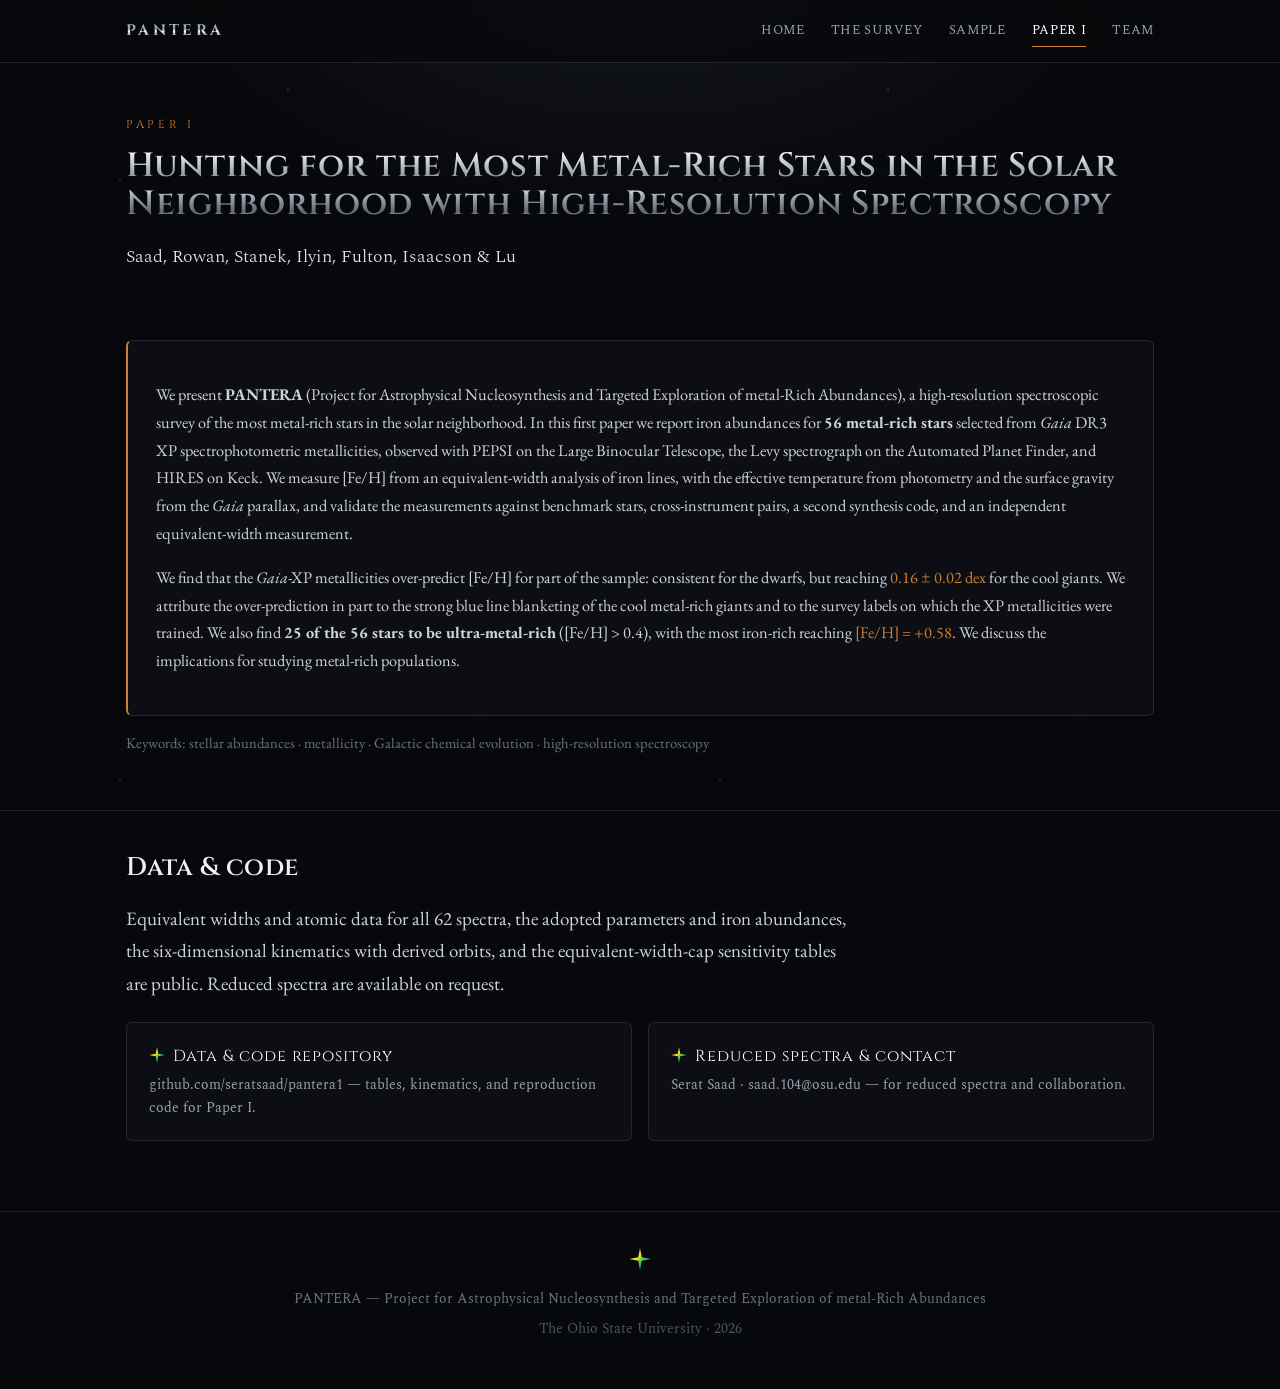
==== paper.html @ bbc3c0e6 "PANTERA survey website Multi-page static site (Home, Survey, Sample, Paper I, Team) matching the PAN" ====
<!DOCTYPE html>
<html lang="en">
<head>
<meta charset="utf-8">
<meta name="viewport" content="width=device-width, initial-scale=1">
<title>Paper I — PANTERA</title>
<meta name="description" content="PANTERA I: Hunting for the Most Metal-Rich Stars in the Solar Neighborhood with High-Resolution Spectroscopy.">
<link rel="icon" href="assets/favicon.svg" type="image/svg+xml">
<link rel="preconnect" href="https://fonts.googleapis.com">
<link rel="preconnect" href="https://fonts.gstatic.com" crossorigin>
<link href="https://fonts.googleapis.com/css2?family=Cinzel:wght@400;500;600;700&family=EB+Garamond:ital,wght@0,400;0,500;1,400&family=Spectral:wght@300;400;600&display=swap" rel="stylesheet">
<link rel="stylesheet" href="assets/style.css">
</head>
<body>
<div class="stars"></div><div class="glow"></div>
<svg width="0" height="0" style="position:absolute" aria-hidden="true"><defs>
  <linearGradient id="rainbow" x1="0" y1="0" x2="1" y2="1">
    <stop offset="0%" stop-color="#ff2d2d"/><stop offset="20%" stop-color="#ff9b1e"/>
    <stop offset="40%" stop-color="#ffe11e"/><stop offset="58%" stop-color="#3fd14a"/>
    <stop offset="78%" stop-color="#2b8bff"/><stop offset="100%" stop-color="#8b3bff"/>
  </linearGradient>
  <g id="starshape">
    <path d="M32 0 L37 27 L64 32 L37 37 L32 64 L27 37 L0 32 L27 27 Z"/>
    <path d="M32 8 L34.5 29.5 L56 32 L34.5 34.5 L32 56 L29.5 34.5 L8 32 L29.5 29.5 Z" opacity=".55"/>
  </g>
</defs></svg>

<nav><div class="wrap">
  <a class="brand" href="index.html">PANTERA</a>
  <div class="navlinks">
    <a href="index.html">Home</a>
    <a href="survey.html">The Survey</a>
    <a href="sample.html">Sample</a>
    <a href="paper.html" class="active">Paper&nbsp;I</a>
    <a href="team.html">Team</a>
  </div>
</div></nav>

<main>
<div class="wrap">
  <div class="pagehead">
    <div class="kicker">Paper I</div>
    <h1 class="page">Hunting for the Most Metal-Rich Stars in the Solar Neighborhood with High-Resolution Spectroscopy</h1>
    <p class="lede">Saad, Rowan, Stanek, Ilyin, Fulton, Isaacson &amp; Lu</p>
  </div>
</div>

<section>
  <div class="wrap">
    <div class="abstract">
      <p>We present <b>PANTERA</b> (Project for Astrophysical Nucleosynthesis and Targeted Exploration of metal-Rich Abundances), a high-resolution spectroscopic survey of the most metal-rich stars in the solar neighborhood. In this first paper we report iron abundances for <b>56 metal-rich stars</b> selected from <i>Gaia</i> DR3 XP spectrophotometric metallicities, observed with PEPSI on the Large Binocular Telescope, the Levy spectrograph on the Automated Planet Finder, and HIRES on Keck. We measure [Fe/H] from an equivalent-width analysis of iron lines, with the effective temperature from photometry and the surface gravity from the <i>Gaia</i> parallax, and validate the measurements against benchmark stars, cross-instrument pairs, a second synthesis code, and an independent equivalent-width measurement.</p>
      <p>We find that the <i>Gaia</i>-XP metallicities over-predict [Fe/H] for part of the sample: consistent for the dwarfs, but reaching <span class="accent mono">0.16&nbsp;±&nbsp;0.02&nbsp;dex</span> for the cool giants. We attribute the over-prediction in part to the strong blue line blanketing of the cool metal-rich giants and to the survey labels on which the XP metallicities were trained. We also find <b>25 of the 56 stars to be ultra-metal-rich</b> ([Fe/H]&nbsp;&gt;&nbsp;0.4), with the most iron-rich reaching <span class="accent mono">[Fe/H]&nbsp;=&nbsp;+0.58</span>. We discuss the implications for studying metal-rich populations.</p>
    </div>
    <p style="color:var(--faint);font-size:.92rem;margin-top:14px">Keywords: stellar abundances · metallicity · Galactic chemical evolution · high-resolution spectroscopy</p>
  </div>
</section>

<section>
  <div class="wrap">
    <h2>Data &amp; code</h2>
    <p style="max-width:720px">Equivalent widths and atomic data for all 62 spectra, the adopted parameters and iron abundances, the six-dimensional kinematics with derived orbits, and the equivalent-width-cap sensitivity tables are public. Reduced spectra are available on request.</p>
    <div class="links" style="margin-top:22px">
      <a class="linkcard" href="https://github.com/seratsaad/pantera1">
        <div class="t"><svg class="star-sm" viewBox="0 0 64 64"><use href="#starshape" fill="url(#rainbow)"/></svg>Data &amp; code repository</div>
        <div class="d">github.com/seratsaad/pantera1 — tables, kinematics, and reproduction code for Paper&nbsp;I.</div>
      </a>
      <a class="linkcard" href="mailto:saad.104@osu.edu">
        <div class="t"><svg class="star-sm" viewBox="0 0 64 64"><use href="#starshape" fill="url(#rainbow)"/></svg>Reduced spectra &amp; contact</div>
        <div class="d">Serat Saad · saad.104@osu.edu — for reduced spectra and collaboration.</div>
      </a>
    </div>
  </div>
</section>
</main>

<footer><div class="wrap">
  <svg class="star-sm" viewBox="0 0 64 64"><use href="#starshape" fill="url(#rainbow)"/></svg>
  <div>PANTERA — Project for Astrophysical Nucleosynthesis and Targeted Exploration of metal-Rich Abundances</div>
  <div style="margin-top:6px;color:#4b5563">The Ohio State University · <span class="yr"></span></div>
</div></footer>
<script>document.querySelectorAll('.yr').forEach(e=>e.textContent=new Date().getFullYear());</script>
</body>
</html>
---- assets/style.css ----
:root{
  --bg:#07080b;
  --bg2:#0c0e13;
  --panel:#0f1218;
  --ink:#e8eaee;
  --dim:#9aa2b0;
  --faint:#6b7280;
  --line:rgba(180,190,205,.14);
  --gold:#cd7f32;
  --silver:#c8ccd2;
  --chrome:linear-gradient(180deg,#ffffff 0%,#d4d8de 16%,#8b93a1 40%,#f2f4f7 52%,#a9afba 62%,#5f6672 84%,#dfe3e8 100%);
  --maxw:1080px;
}
*{box-sizing:border-box}
html{scroll-behavior:smooth}
body{
  margin:0;background:var(--bg);color:var(--ink);
  font-family:'EB Garamond',Georgia,serif;font-size:19px;line-height:1.7;
  -webkit-font-smoothing:antialiased;overflow-x:hidden;
  display:flex;flex-direction:column;min-height:100vh;
}
.stars{position:fixed;inset:0;z-index:-2;pointer-events:none;
  background:
    radial-gradient(1px 1px at 20% 30%,rgba(255,255,255,.7),transparent),
    radial-gradient(1px 1px at 80% 20%,rgba(255,255,255,.5),transparent),
    radial-gradient(1px 1px at 60% 70%,rgba(255,255,255,.45),transparent),
    radial-gradient(1.5px 1.5px at 35% 80%,rgba(255,255,255,.55),transparent),
    radial-gradient(1px 1px at 90% 60%,rgba(255,255,255,.4),transparent),
    radial-gradient(1px 1px at 12% 65%,rgba(255,255,255,.4),transparent),
    radial-gradient(1.5px 1.5px at 48% 15%,rgba(255,255,255,.5),transparent),
    radial-gradient(1px 1px at 72% 45%,rgba(255,255,255,.35),transparent);
  background-repeat:repeat;background-size:600px 600px;opacity:.55;
}
.glow{position:fixed;inset:0;z-index:-1;pointer-events:none;
  background:radial-gradient(60% 45% at 50% -5%,rgba(120,140,180,.12),transparent 70%);}

a{color:#d7dbe0;text-decoration:none}
a:hover{color:#fff}
.wrap{max-width:var(--maxw);margin:0 auto;padding:0 26px;width:100%}
main{flex:1 0 auto}

/* ---- nav ---- */
nav{position:sticky;top:0;z-index:50;backdrop-filter:blur(10px);
  background:rgba(7,8,11,.78);border-bottom:1px solid var(--line)}
nav .wrap{display:flex;align-items:center;gap:22px;min-height:62px;flex-wrap:wrap}
.brand{font-family:'Cinzel',serif;font-weight:700;letter-spacing:.22em;
  font-size:.95rem;background:var(--chrome);-webkit-background-clip:text;background-clip:text;color:transparent}
.navlinks{margin-left:auto;display:flex;gap:26px;font-family:'Spectral',serif;
  font-size:.84rem;letter-spacing:.05em;text-transform:uppercase}
.navlinks a{color:var(--dim);padding:4px 0;border-bottom:1px solid transparent}
.navlinks a:hover{color:#fff}
.navlinks a.active{color:#fff;border-bottom-color:var(--gold)}
@media(max-width:640px){
  nav .wrap{justify-content:center}
  .navlinks{margin:0 0 8px;gap:18px;flex-wrap:wrap;justify-content:center}
}

/* ---- hero (home) ---- */
header.hero{position:relative;text-align:center;padding:64px 0 26px}
.hero img.logo{width:min(720px,88vw);height:auto;filter:drop-shadow(0 8px 40px rgba(0,0,0,.7))}
.tagline{font-family:'Spectral',serif;font-weight:300;color:var(--dim);
  max-width:760px;margin:6px auto 0;font-size:1.05rem;letter-spacing:.02em}
.tagline b{color:var(--gold);font-weight:600}
.subtitle{font-family:'Cinzel',serif;font-size:.8rem;letter-spacing:.34em;
  color:var(--faint);text-transform:uppercase;margin-top:22px}
.cta{display:flex;gap:16px;justify-content:center;flex-wrap:wrap;margin-top:28px}
.btn{font-family:'Cinzel',serif;font-size:.8rem;letter-spacing:.14em;text-transform:uppercase;
  padding:12px 24px;border-radius:2px;border:1px solid var(--line);color:var(--ink);
  transition:.2s;background:linear-gradient(180deg,rgba(255,255,255,.06),rgba(255,255,255,.01))}
.btn:hover{border-color:rgba(200,210,225,.4);background:rgba(255,255,255,.08);transform:translateY(-1px)}
.btn.primary{border-color:rgba(205,127,50,.5);
  background:linear-gradient(180deg,rgba(205,127,50,.22),rgba(205,127,50,.06));color:#f0d9c2}
.btn.primary:hover{background:linear-gradient(180deg,rgba(205,127,50,.34),rgba(205,127,50,.1))}

.factline{text-align:center;font-family:'Spectral',serif;color:var(--dim);
  font-size:1rem;letter-spacing:.01em;margin:6px auto 0;max-width:820px}
.factline b{background:var(--chrome);-webkit-background-clip:text;background-clip:text;color:transparent;font-weight:600}

/* ---- page headers & sections ---- */
.pagehead{padding:52px 0 8px}
.pagehead .kicker{font-family:'Cinzel',serif;font-size:.72rem;letter-spacing:.32em;
  text-transform:uppercase;color:var(--gold);margin-bottom:12px}
h1.page{font-family:'Cinzel',serif;font-weight:600;font-size:2.1rem;margin:0 0 .3em;
  background:var(--chrome);-webkit-background-clip:text;background-clip:text;color:transparent;
  letter-spacing:.02em;line-height:1.15}
.lede{font-family:'Spectral',serif;font-weight:300;font-size:1.15rem;color:#e2e6ec;max-width:760px}

section{padding:40px 0}
section+section{border-top:1px solid var(--line)}
h2{font-family:'Cinzel',serif;font-weight:600;font-size:1.6rem;margin:.1em 0 .5em;color:#eef1f4;
  letter-spacing:.02em;line-height:1.2}
h3{font-family:'Cinzel',serif;font-weight:500;font-size:1.08rem;letter-spacing:.06em;color:#eef1f4;margin:0 0 .3em}
p{color:#cfd4dc}

.grid{display:grid;gap:24px}
.g2{grid-template-columns:1.05fr .95fr;align-items:center}
.g3{grid-template-columns:repeat(3,1fr)}
@media(max-width:820px){.g2,.g3{grid-template-columns:1fr}}

.card{background:linear-gradient(180deg,var(--panel),rgba(15,18,24,.6));
  border:1px solid var(--line);border-radius:6px;padding:24px}
.card .inst{font-family:'Cinzel',serif;letter-spacing:.08em;color:#fff;font-size:1.05rem}
.card .scope{color:var(--gold);font-family:'Spectral',serif;font-size:.85rem;letter-spacing:.05em;margin:2px 0 12px}
.card .cnt{font-family:'Cinzel',serif;font-size:1.6rem;font-weight:600;
  background:var(--chrome);-webkit-background-clip:text;background-clip:text;color:transparent}
.card p{font-size:.96rem;color:var(--dim);margin:.4em 0 0}

figure{margin:0}
figure img{width:100%;height:auto;border-radius:6px;border:1px solid var(--line);background:#fff;display:block}
figcaption{font-family:'Spectral',serif;font-size:.85rem;color:var(--faint);margin-top:10px;line-height:1.5}

ul.tight{margin:.4em 0 0;padding-left:1.1em}
ul.tight li{margin:.4em 0;color:#cfd4dc}

.accent{color:var(--gold)}
.mono{font-variant-numeric:tabular-nums}

/* ---- team ---- */
.team{display:grid;grid-template-columns:repeat(3,1fr);gap:16px}
@media(max-width:720px){.team{grid-template-columns:1fr}}
.member{background:var(--bg2);border:1px solid var(--line);border-radius:6px;padding:20px 22px}
.member .nm{font-family:'Cinzel',serif;letter-spacing:.05em;color:#f2f4f7;font-size:1.08rem}
.member .aff{font-family:'Spectral',serif;font-size:.86rem;color:var(--dim);margin-top:4px}

/* ---- link cards ---- */
.links{display:grid;grid-template-columns:repeat(2,1fr);gap:16px}
@media(max-width:720px){.links{grid-template-columns:1fr}}
.linkcard{display:block;background:var(--bg2);border:1px solid var(--line);border-radius:6px;
  padding:20px 22px;transition:.2s}
.linkcard:hover{border-color:rgba(205,127,50,.45);background:rgba(205,127,50,.05);transform:translateY(-2px)}
.linkcard .t{font-family:'Cinzel',serif;letter-spacing:.06em;color:#fff;font-size:1rem}
.linkcard .d{font-family:'Spectral',serif;font-size:.85rem;color:var(--dim);margin-top:4px}
.star-sm{width:16px;height:16px;vertical-align:-2px;margin-right:8px}

/* ---- abstract block ---- */
.abstract{background:var(--bg2);border:1px solid var(--line);border-left:2px solid var(--gold);
  border-radius:6px;padding:24px 28px}
.abstract p{font-size:1.02rem}

footer{flex-shrink:0;border-top:1px solid var(--line);padding:36px 0 48px;text-align:center;
  font-family:'Spectral',serif;color:var(--faint);font-size:.85rem;margin-top:30px}
footer .star-sm{width:22px;height:22px;margin:0 0 12px}
footer a{color:var(--dim)}
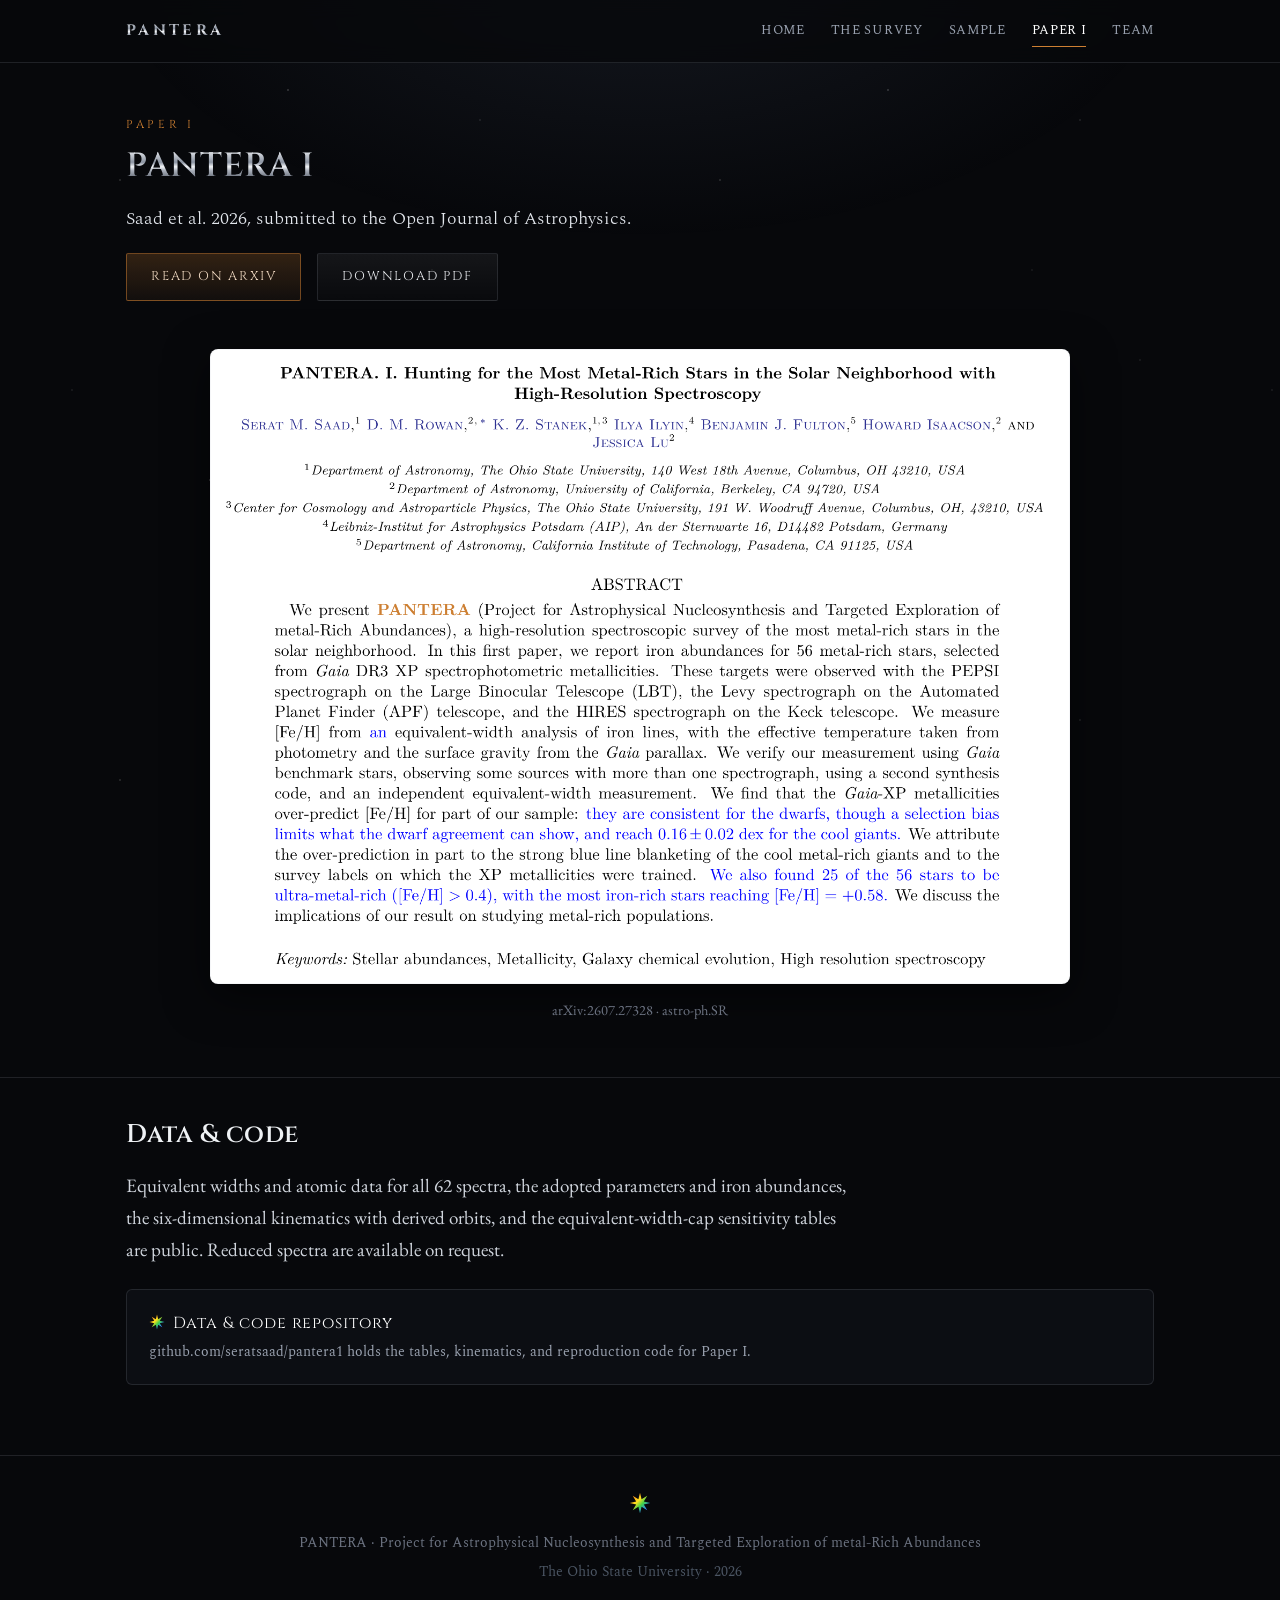
==== commit ca900d82: "Simplify prose, split pages, add arXiv paper, 8-point star - Remove hero subtitle and fact line - St" ====
--- a/paper.html
+++ b/paper.html
@@ -3,7 +3,7 @@
 <head>
 <meta charset="utf-8">
 <meta name="viewport" content="width=device-width, initial-scale=1">
-<title>Paper I — PANTERA</title>
+<title>Paper I · PANTERA</title>
 <meta name="description" content="PANTERA I: Hunting for the Most Metal-Rich Stars in the Solar Neighborhood with High-Resolution Spectroscopy.">
 <link rel="icon" href="assets/favicon.svg" type="image/svg+xml">
 <link rel="preconnect" href="https://fonts.googleapis.com">
@@ -20,8 +20,7 @@
     <stop offset="78%" stop-color="#2b8bff"/><stop offset="100%" stop-color="#8b3bff"/>
   </linearGradient>
   <g id="starshape">
-    <path d="M32 0 L37 27 L64 32 L37 37 L32 64 L27 37 L0 32 L27 27 Z"/>
-    <path d="M32 8 L34.5 29.5 L56 32 L34.5 34.5 L32 56 L29.5 34.5 L8 32 L29.5 29.5 Z" opacity=".55"/>
+    <path d="M32 2 L36.6 20.9 L53.2 10.8 L43.1 27.4 L62 32 L43.1 36.6 L53.2 53.2 L36.6 43.1 L32 62 L27.4 43.1 L10.8 53.2 L20.9 36.6 L2 32 L20.9 27.4 L10.8 10.8 L27.4 20.9 Z"/>
   </g>
 </defs></svg>
 
@@ -40,18 +39,21 @@
 <div class="wrap">
   <div class="pagehead">
     <div class="kicker">Paper I</div>
-    <h1 class="page">Hunting for the Most Metal-Rich Stars in the Solar Neighborhood with High-Resolution Spectroscopy</h1>
-    <p class="lede">Saad, Rowan, Stanek, Ilyin, Fulton, Isaacson &amp; Lu</p>
+    <h1 class="page">PANTERA&nbsp;I</h1>
+    <p class="lede">Saad et al. 2026, submitted to the Open Journal of Astrophysics.</p>
+    <div class="cta" style="justify-content:flex-start;margin-top:18px">
+      <a class="btn primary" href="https://arxiv.org/abs/2607.27328">Read on arXiv</a>
+      <a class="btn" href="https://arxiv.org/pdf/2607.27328">Download PDF</a>
+    </div>
   </div>
 </div>
 
 <section>
   <div class="wrap">
-    <div class="abstract">
-      <p>We present <b>PANTERA</b> (Project for Astrophysical Nucleosynthesis and Targeted Exploration of metal-Rich Abundances), a high-resolution spectroscopic survey of the most metal-rich stars in the solar neighborhood. In this first paper we report iron abundances for <b>56 metal-rich stars</b> selected from <i>Gaia</i> DR3 XP spectrophotometric metallicities, observed with PEPSI on the Large Binocular Telescope, the Levy spectrograph on the Automated Planet Finder, and HIRES on Keck. We measure [Fe/H] from an equivalent-width analysis of iron lines, with the effective temperature from photometry and the surface gravity from the <i>Gaia</i> parallax, and validate the measurements against benchmark stars, cross-instrument pairs, a second synthesis code, and an independent equivalent-width measurement.</p>
-      <p>We find that the <i>Gaia</i>-XP metallicities over-predict [Fe/H] for part of the sample: consistent for the dwarfs, but reaching <span class="accent mono">0.16&nbsp;±&nbsp;0.02&nbsp;dex</span> for the cool giants. We attribute the over-prediction in part to the strong blue line blanketing of the cool metal-rich giants and to the survey labels on which the XP metallicities were trained. We also find <b>25 of the 56 stars to be ultra-metal-rich</b> ([Fe/H]&nbsp;&gt;&nbsp;0.4), with the most iron-rich reaching <span class="accent mono">[Fe/H]&nbsp;=&nbsp;+0.58</span>. We discuss the implications for studying metal-rich populations.</p>
-    </div>
-    <p style="color:var(--faint);font-size:.92rem;margin-top:14px">Keywords: stellar abundances · metallicity · Galactic chemical evolution · high-resolution spectroscopy</p>
+    <a href="https://arxiv.org/abs/2607.27328" title="Read on arXiv">
+      <img class="paper-shot" src="assets/paper-abstract.png" alt="Title and abstract of PANTERA I: Hunting for the Most Metal-Rich Stars in the Solar Neighborhood with High-Resolution Spectroscopy">
+    </a>
+    <p style="color:var(--faint);font-size:.9rem;text-align:center;margin-top:14px">arXiv:2607.27328 · astro-ph.SR</p>
   </div>
 </section>
 
@@ -59,14 +61,10 @@
   <div class="wrap">
     <h2>Data &amp; code</h2>
     <p style="max-width:720px">Equivalent widths and atomic data for all 62 spectra, the adopted parameters and iron abundances, the six-dimensional kinematics with derived orbits, and the equivalent-width-cap sensitivity tables are public. Reduced spectra are available on request.</p>
-    <div class="links" style="margin-top:22px">
+    <div style="margin-top:22px">
       <a class="linkcard" href="https://github.com/seratsaad/pantera1">
         <div class="t"><svg class="star-sm" viewBox="0 0 64 64"><use href="#starshape" fill="url(#rainbow)"/></svg>Data &amp; code repository</div>
-        <div class="d">github.com/seratsaad/pantera1 — tables, kinematics, and reproduction code for Paper&nbsp;I.</div>
-      </a>
-      <a class="linkcard" href="mailto:saad.104@osu.edu">
-        <div class="t"><svg class="star-sm" viewBox="0 0 64 64"><use href="#starshape" fill="url(#rainbow)"/></svg>Reduced spectra &amp; contact</div>
-        <div class="d">Serat Saad · saad.104@osu.edu — for reduced spectra and collaboration.</div>
+        <div class="d">github.com/seratsaad/pantera1 holds the tables, kinematics, and reproduction code for Paper&nbsp;I.</div>
       </a>
     </div>
   </div>
@@ -75,7 +73,7 @@
 
 <footer><div class="wrap">
   <svg class="star-sm" viewBox="0 0 64 64"><use href="#starshape" fill="url(#rainbow)"/></svg>
-  <div>PANTERA — Project for Astrophysical Nucleosynthesis and Targeted Exploration of metal-Rich Abundances</div>
+  <div>PANTERA · Project for Astrophysical Nucleosynthesis and Targeted Exploration of metal-Rich Abundances</div>
   <div style="margin-top:6px;color:#4b5563">The Ohio State University · <span class="yr"></span></div>
 </div></footer>
 <script>document.querySelectorAll('.yr').forEach(e=>e.textContent=new Date().getFullYear());</script>
--- a/assets/style.css
+++ b/assets/style.css
@@ -106,6 +106,7 @@
 .card p{font-size:.96rem;color:var(--dim);margin:.4em 0 0}
 
 figure{margin:0}
+figure.fig-narrow{max-width:540px;margin-inline:auto}
 figure img{width:100%;height:auto;border-radius:6px;border:1px solid var(--line);background:#fff;display:block}
 figcaption{font-family:'Spectral',serif;font-size:.85rem;color:var(--faint);margin-top:10px;line-height:1.5}
 
@@ -132,10 +133,11 @@
 .linkcard .d{font-family:'Spectral',serif;font-size:.85rem;color:var(--dim);margin-top:4px}
 .star-sm{width:16px;height:16px;vertical-align:-2px;margin-right:8px}
 
-/* ---- abstract block ---- */
-.abstract{background:var(--bg2);border:1px solid var(--line);border-left:2px solid var(--gold);
-  border-radius:6px;padding:24px 28px}
-.abstract p{font-size:1.02rem}
+/* ---- paper screenshot ---- */
+.paper-shot{width:100%;max-width:860px;height:auto;display:block;margin:0 auto;
+  background:#fff;border:1px solid var(--line);border-radius:8px;
+  box-shadow:0 12px 44px rgba(0,0,0,.55);transition:.2s}
+a:hover>.paper-shot{box-shadow:0 12px 52px rgba(205,127,50,.25);border-color:rgba(205,127,50,.4)}
 
 footer{flex-shrink:0;border-top:1px solid var(--line);padding:36px 0 48px;text-align:center;
   font-family:'Spectral',serif;color:var(--faint);font-size:.85rem;margin-top:30px}
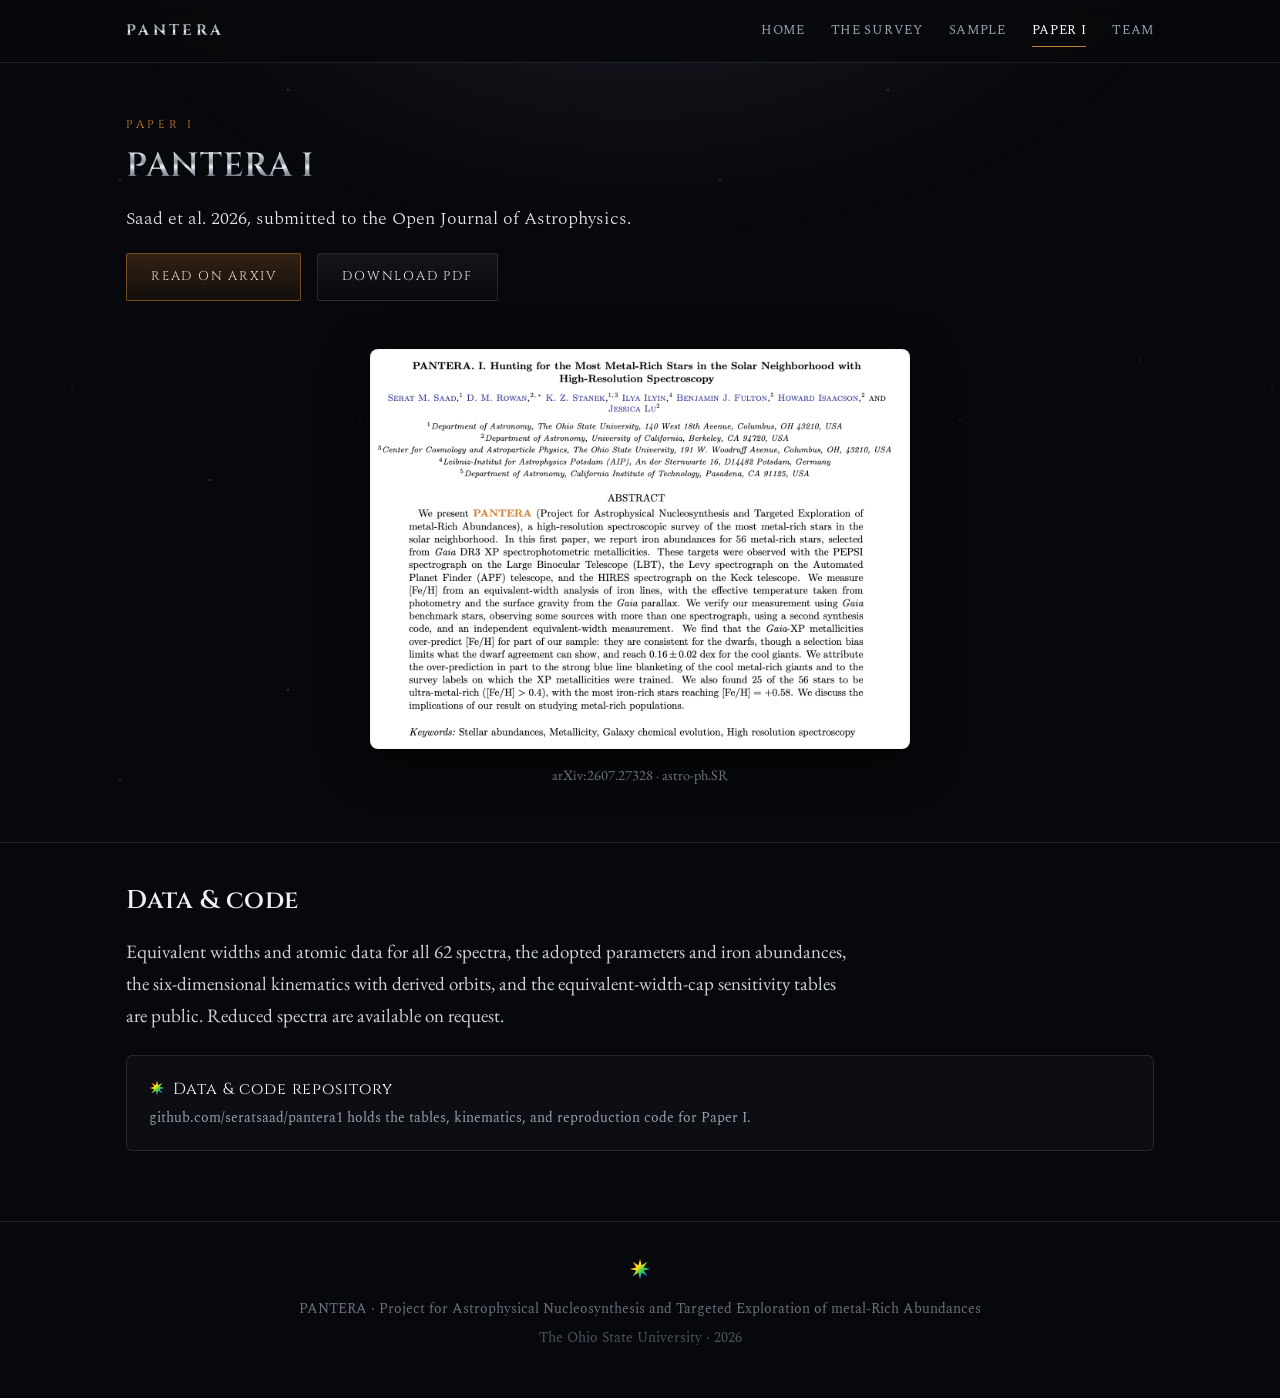
==== commit 39096237: "Center the Paper I abstract image (block link, 540px) Co-Authored-By: Claude Opus 4.8 <noreply@anthr" ====
--- a/paper.html
+++ b/paper.html
@@ -50,7 +50,7 @@
 
 <section>
   <div class="wrap">
-    <a href="https://arxiv.org/abs/2607.27328" title="Read on arXiv">
+    <a class="paper-link" href="https://arxiv.org/abs/2607.27328" title="Read on arXiv">
       <img class="paper-shot" src="assets/paper-abstract.png" alt="Title and abstract of PANTERA I: Hunting for the Most Metal-Rich Stars in the Solar Neighborhood with High-Resolution Spectroscopy">
     </a>
     <p style="color:var(--faint);font-size:.9rem;text-align:center;margin-top:14px">arXiv:2607.27328 · astro-ph.SR</p>
--- a/assets/style.css
+++ b/assets/style.css
@@ -134,7 +134,8 @@
 .star-sm{width:16px;height:16px;vertical-align:-2px;margin-right:8px}
 
 /* ---- paper screenshot ---- */
-.paper-shot{width:100%;max-width:860px;height:auto;display:block;margin:0 auto;
+.paper-link{display:block;text-align:center}
+.paper-shot{width:100%;max-width:540px;height:auto;display:block;margin:0 auto;
   background:#fff;border:1px solid var(--line);border-radius:8px;
   box-shadow:0 12px 44px rgba(0,0,0,.55);transition:.2s}
 a:hover>.paper-shot{box-shadow:0 12px 52px rgba(205,127,50,.25);border-color:rgba(205,127,50,.4)}
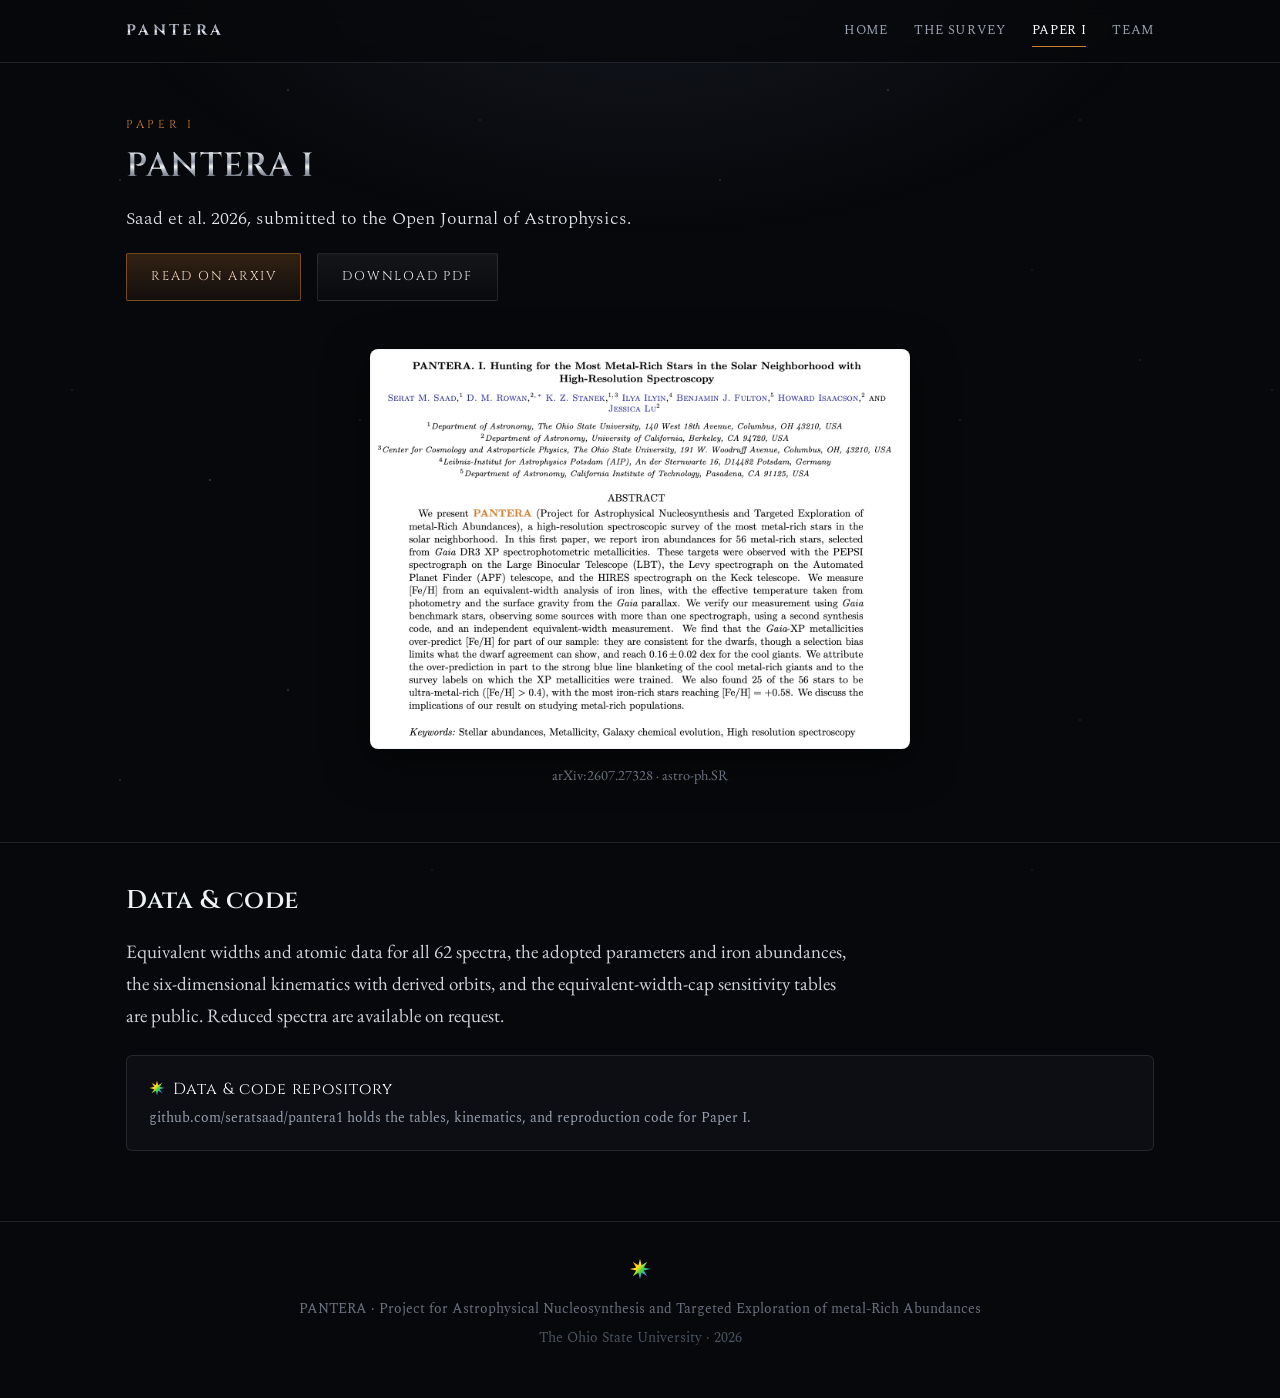
==== commit 7b5a216b: "Remove Sample tab; move CMD (observed sample) to end of The Survey Co-Authored-By: Claude Opus 4.8 <" ====
--- a/paper.html
+++ b/paper.html
@@ -5,11 +5,11 @@
 <meta name="viewport" content="width=device-width, initial-scale=1">
 <title>Paper I · PANTERA</title>
 <meta name="description" content="PANTERA I: Hunting for the Most Metal-Rich Stars in the Solar Neighborhood with High-Resolution Spectroscopy.">
-<link rel="icon" href="assets/favicon.svg" type="image/svg+xml">
+<link rel="icon" href="assets/favicon-star.svg" type="image/svg+xml">
 <link rel="preconnect" href="https://fonts.googleapis.com">
 <link rel="preconnect" href="https://fonts.gstatic.com" crossorigin>
 <link href="https://fonts.googleapis.com/css2?family=Cinzel:wght@400;500;600;700&family=EB+Garamond:ital,wght@0,400;0,500;1,400&family=Spectral:wght@300;400;600&display=swap" rel="stylesheet">
-<link rel="stylesheet" href="assets/style.css">
+<link rel="stylesheet" href="assets/style.css?v=2">
 </head>
 <body>
 <div class="stars"></div><div class="glow"></div>
@@ -29,7 +29,6 @@
   <div class="navlinks">
     <a href="index.html">Home</a>
     <a href="survey.html">The Survey</a>
-    <a href="sample.html">Sample</a>
     <a href="paper.html" class="active">Paper&nbsp;I</a>
     <a href="team.html">Team</a>
   </div>
--- a/assets/style.css
+++ b/assets/style.css
@@ -106,7 +106,7 @@
 .card p{font-size:.96rem;color:var(--dim);margin:.4em 0 0}
 
 figure{margin:0}
-figure.fig-narrow{max-width:540px;margin-inline:auto}
+figure.fig-narrow{max-width:430px;margin-inline:auto}
 figure img{width:100%;height:auto;border-radius:6px;border:1px solid var(--line);background:#fff;display:block}
 figcaption{font-family:'Spectral',serif;font-size:.85rem;color:var(--faint);margin-top:10px;line-height:1.5}
 
